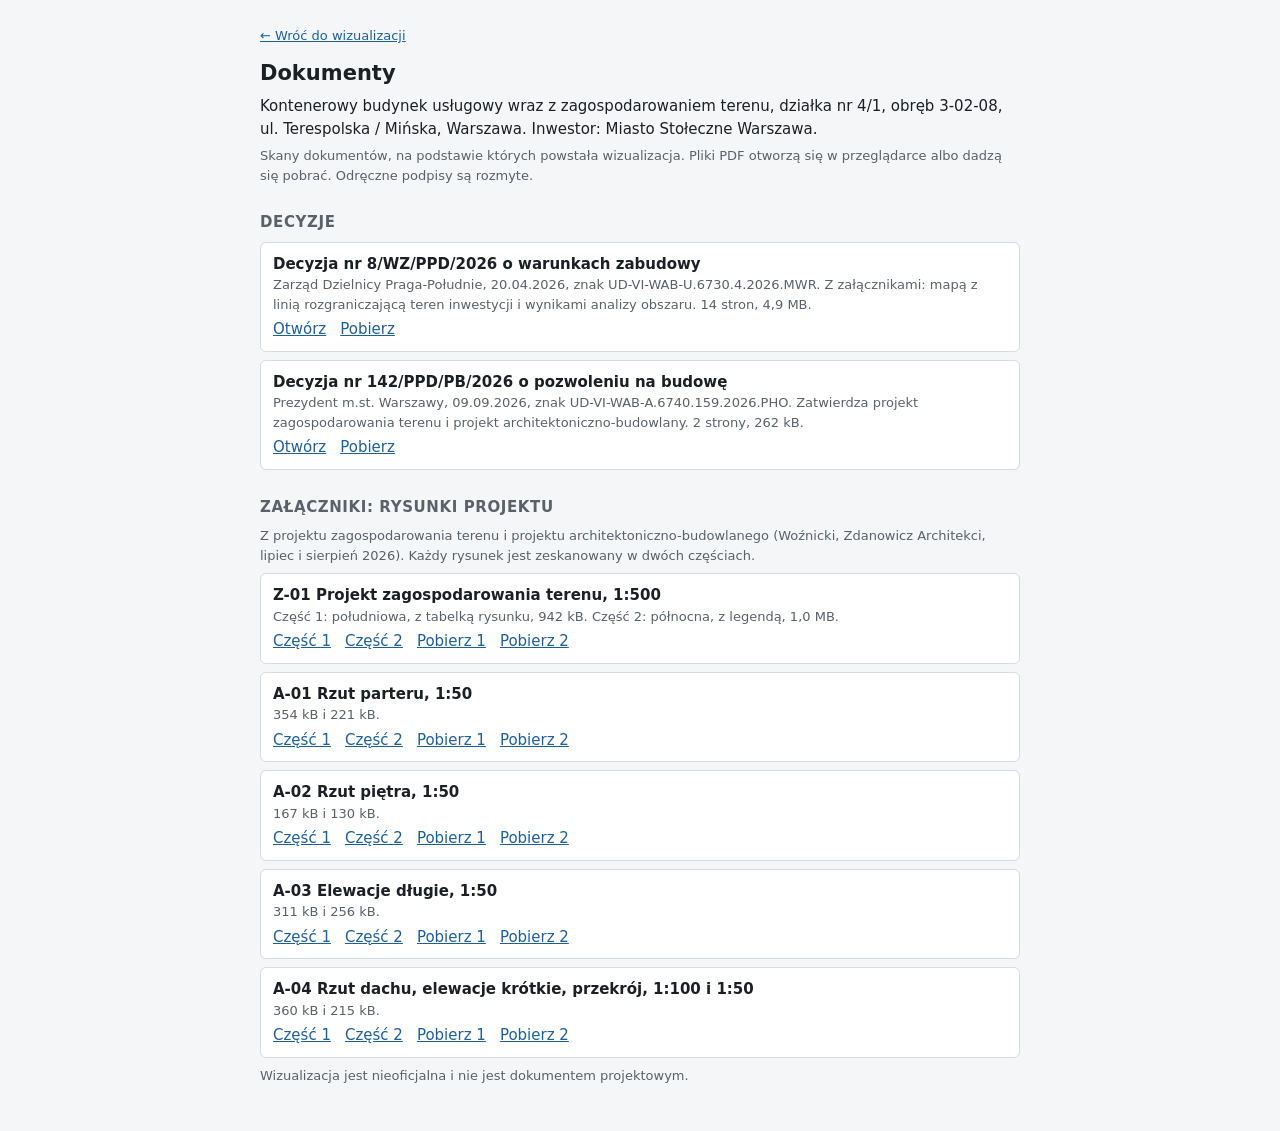
==== dokumenty.html @ dc5f7381 "Publish cdd7869" ====
<!DOCTYPE html>
<html lang="pl">
<head>
  <meta charset="utf-8">
  <meta name="viewport" content="width=device-width, initial-scale=1">
  <title>Dokumenty: „Kawiarnia w kontenerze” na Psiej Łączce</title>
  <link rel="icon" href="data:,">
  <style>
    body { font: 15px/1.5 system-ui, -apple-system, "Segoe UI", Roboto, sans-serif; color: #1c2024; background: #f4f6f7; margin: 0; }
    main { max-width: 760px; margin: 0 auto; padding: 20px 16px 40px; }
    h1 { font-size: 21px; margin: 12px 0 6px; }
    h2 { font-size: 15px; margin: 26px 0 8px; text-transform: uppercase; letter-spacing: 0.04em; color: #5a6168; }
    p { margin: 6px 0; }
    a { color: #1f5f99; }
    ul { list-style: none; padding: 0; margin: 0; }
    li { background: #fff; border: 1px solid #d5dbe0; border-radius: 6px; padding: 10px 12px; margin: 8px 0; }
    .what { font-weight: 600; }
    .meta, .back, .note { color: #5a6168; font-size: 13px; }
    .links { margin-top: 4px; }
    .links a { margin-right: 14px; }
    .nw { white-space: nowrap; }
  </style>
</head>
<body>
  <main>
    <p class="back"><a href="./">← Wróć do wizualizacji</a></p>
    <h1>Dokumenty</h1>
    <p>Kontenerowy budynek usługowy wraz z zagospodarowaniem terenu, działka nr 4/1, obręb <span class="nw">3-02-08</span>, ul. Terespolska / Mińska, Warszawa. Inwestor: Miasto Stołeczne Warszawa.</p>
    <p class="note">Skany dokumentów, na podstawie których powstała wizualizacja. Pliki PDF otworzą się w przeglądarce albo dadzą się pobrać. Odręczne podpisy są rozmyte.</p>

    <h2>Decyzje</h2>
    <ul>
      <li>
        <div class="what">Decyzja nr 8/WZ/PPD/2026 o warunkach zabudowy</div>
        <div class="meta">Zarząd Dzielnicy Praga-Południe, 20.04.2026, znak UD-VI-WAB-U.6730.4.2026.MWR. Z załącznikami: mapą z linią rozgraniczającą teren inwestycji i wynikami analizy obszaru. 14 stron, 4,9 MB.</div>
        <div class="links"><a href="docs/8_WZ_PPD_2026.pdf">Otwórz</a><a href="docs/8_WZ_PPD_2026.pdf" download>Pobierz</a></div>
      </li>
      <li>
        <div class="what">Decyzja nr 142/PPD/PB/2026 o pozwoleniu na budowę</div>
        <div class="meta">Prezydent m.st. Warszawy, 09.09.2026, znak UD-VI-WAB-A.6740.159.2026.PHO. Zatwierdza projekt zagospodarowania terenu i projekt architektoniczno-budowlany. 2 strony, 262 kB.</div>
        <div class="links"><a href="docs/142_PPD_PB_2026_Terespolska_dz_4-1_ob_3-02-08.pdf">Otwórz</a><a href="docs/142_PPD_PB_2026_Terespolska_dz_4-1_ob_3-02-08.pdf" download>Pobierz</a></div>
      </li>
    </ul>

    <h2 id="zalaczniki">Załączniki: rysunki projektu</h2>
    <p class="note">Z projektu zagospodarowania terenu i projektu architektoniczno-budowlanego (Woźnicki, Zdanowicz Architekci, lipiec i sierpień 2026). Każdy rysunek jest zeskanowany w dwóch częściach.</p>
    <ul>
      <li>
        <div class="what">Z-01 Projekt zagospodarowania terenu, 1:500</div>
        <div class="meta">Część 1: południowa, z tabelką rysunku, 942 kB. Część 2: północna, z legendą, 1,0 MB.</div>
        <div class="links"><a href="docs/Z-01_czesc_1.pdf">Część 1</a><a href="docs/Z-01_czesc_2.pdf">Część 2</a><a href="docs/Z-01_czesc_1.pdf" download>Pobierz 1</a><a href="docs/Z-01_czesc_2.pdf" download>Pobierz 2</a></div>
      </li>
      <li>
        <div class="what">A-01 Rzut parteru, 1:50</div>
        <div class="meta">354 kB i 221 kB.</div>
        <div class="links"><a href="docs/A-01_czesc_1.pdf">Część 1</a><a href="docs/A-01_czesc_2.pdf">Część 2</a><a href="docs/A-01_czesc_1.pdf" download>Pobierz 1</a><a href="docs/A-01_czesc_2.pdf" download>Pobierz 2</a></div>
      </li>
      <li>
        <div class="what">A-02 Rzut piętra, 1:50</div>
        <div class="meta">167 kB i 130 kB.</div>
        <div class="links"><a href="docs/A-02_czesc_1.pdf">Część 1</a><a href="docs/A-02_czesc_2.pdf">Część 2</a><a href="docs/A-02_czesc_1.pdf" download>Pobierz 1</a><a href="docs/A-02_czesc_2.pdf" download>Pobierz 2</a></div>
      </li>
      <li>
        <div class="what">A-03 Elewacje długie, 1:50</div>
        <div class="meta">311 kB i 256 kB.</div>
        <div class="links"><a href="docs/A-03_czesc_1.pdf">Część 1</a><a href="docs/A-03_czesc_2.pdf">Część 2</a><a href="docs/A-03_czesc_1.pdf" download>Pobierz 1</a><a href="docs/A-03_czesc_2.pdf" download>Pobierz 2</a></div>
      </li>
      <li>
        <div class="what">A-04 Rzut dachu, elewacje krótkie, przekrój, 1:100 i 1:50</div>
        <div class="meta">360 kB i 215 kB.</div>
        <div class="links"><a href="docs/A-04_czesc_1.pdf">Część 1</a><a href="docs/A-04_czesc_2.pdf">Część 2</a><a href="docs/A-04_czesc_1.pdf" download>Pobierz 1</a><a href="docs/A-04_czesc_2.pdf" download>Pobierz 2</a></div>
      </li>
    </ul>
    <p class="note">Wizualizacja jest nieoficjalna i nie jest dokumentem projektowym.</p>
  </main>
</body>
</html>
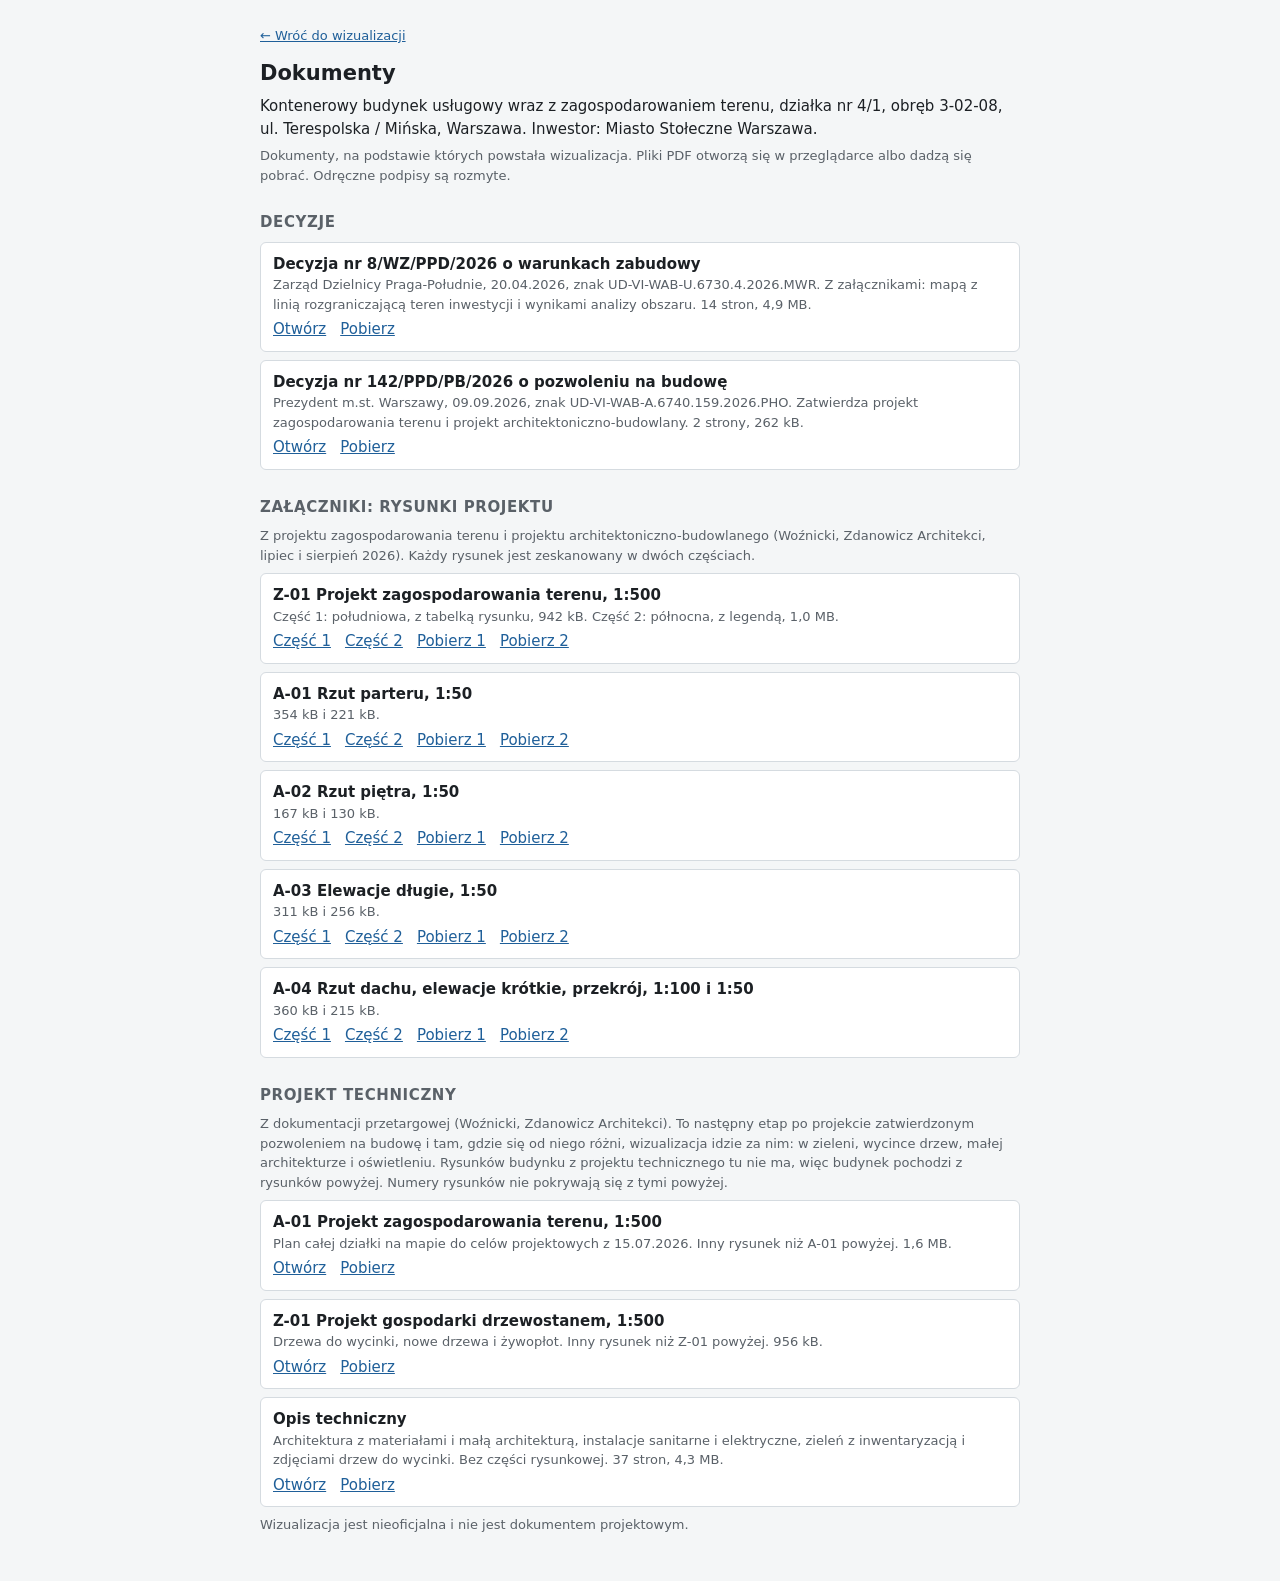
==== commit 7a70454f: "Publish 32774d0" ====
--- a/dokumenty.html
+++ b/dokumenty.html
@@ -26,7 +26,7 @@
     <p class="back"><a href="./">← Wróć do wizualizacji</a></p>
     <h1>Dokumenty</h1>
     <p>Kontenerowy budynek usługowy wraz z zagospodarowaniem terenu, działka nr 4/1, obręb <span class="nw">3-02-08</span>, ul. Terespolska / Mińska, Warszawa. Inwestor: Miasto Stołeczne Warszawa.</p>
-    <p class="note">Skany dokumentów, na podstawie których powstała wizualizacja. Pliki PDF otworzą się w przeglądarce albo dadzą się pobrać. Odręczne podpisy są rozmyte.</p>
+    <p class="note">Dokumenty, na podstawie których powstała wizualizacja. Pliki PDF otworzą się w przeglądarce albo dadzą się pobrać. Odręczne podpisy są rozmyte.</p>
 
     <h2>Decyzje</h2>
     <ul>
@@ -71,6 +71,26 @@
         <div class="links"><a href="docs/A-04_czesc_1.pdf">Część 1</a><a href="docs/A-04_czesc_2.pdf">Część 2</a><a href="docs/A-04_czesc_1.pdf" download>Pobierz 1</a><a href="docs/A-04_czesc_2.pdf" download>Pobierz 2</a></div>
       </li>
     </ul>
+
+    <h2 id="projekt-techniczny">Projekt techniczny</h2>
+    <p class="note">Z dokumentacji przetargowej (Woźnicki, Zdanowicz Architekci). To następny etap po projekcie zatwierdzonym pozwoleniem na budowę i tam, gdzie się od niego różni, wizualizacja idzie za nim: w zieleni, wycince drzew, małej architekturze i oświetleniu. Rysunków budynku z projektu technicznego tu nie ma, więc budynek pochodzi z rysunków powyżej. Numery rysunków nie pokrywają się z tymi powyżej.</p>
+    <ul>
+      <li>
+        <div class="what">A-01 Projekt zagospodarowania terenu, 1:500</div>
+        <div class="meta">Plan całej działki na mapie do celów projektowych z 15.07.2026. Inny rysunek niż A-01 powyżej. 1,6 MB.</div>
+        <div class="links"><a href="docs/projekt_techniczny_A-01.pdf">Otwórz</a><a href="docs/projekt_techniczny_A-01.pdf" download>Pobierz</a></div>
+      </li>
+      <li>
+        <div class="what">Z-01 Projekt gospodarki drzewostanem, 1:500</div>
+        <div class="meta">Drzewa do wycinki, nowe drzewa i żywopłot. Inny rysunek niż Z-01 powyżej. 956 kB.</div>
+        <div class="links"><a href="docs/projekt_techniczny_Z-01.pdf">Otwórz</a><a href="docs/projekt_techniczny_Z-01.pdf" download>Pobierz</a></div>
+      </li>
+      <li>
+        <div class="what">Opis techniczny</div>
+        <div class="meta">Architektura z materiałami i małą architekturą, instalacje sanitarne i elektryczne, zieleń z inwentaryzacją i zdjęciami drzew do wycinki. Bez części rysunkowej. 37 stron, 4,3 MB.</div>
+        <div class="links"><a href="docs/projekt_techniczny_opis.pdf">Otwórz</a><a href="docs/projekt_techniczny_opis.pdf" download>Pobierz</a></div>
+      </li>
+    </ul>
     <p class="note">Wizualizacja jest nieoficjalna i nie jest dokumentem projektowym.</p>
   </main>
 </body>
